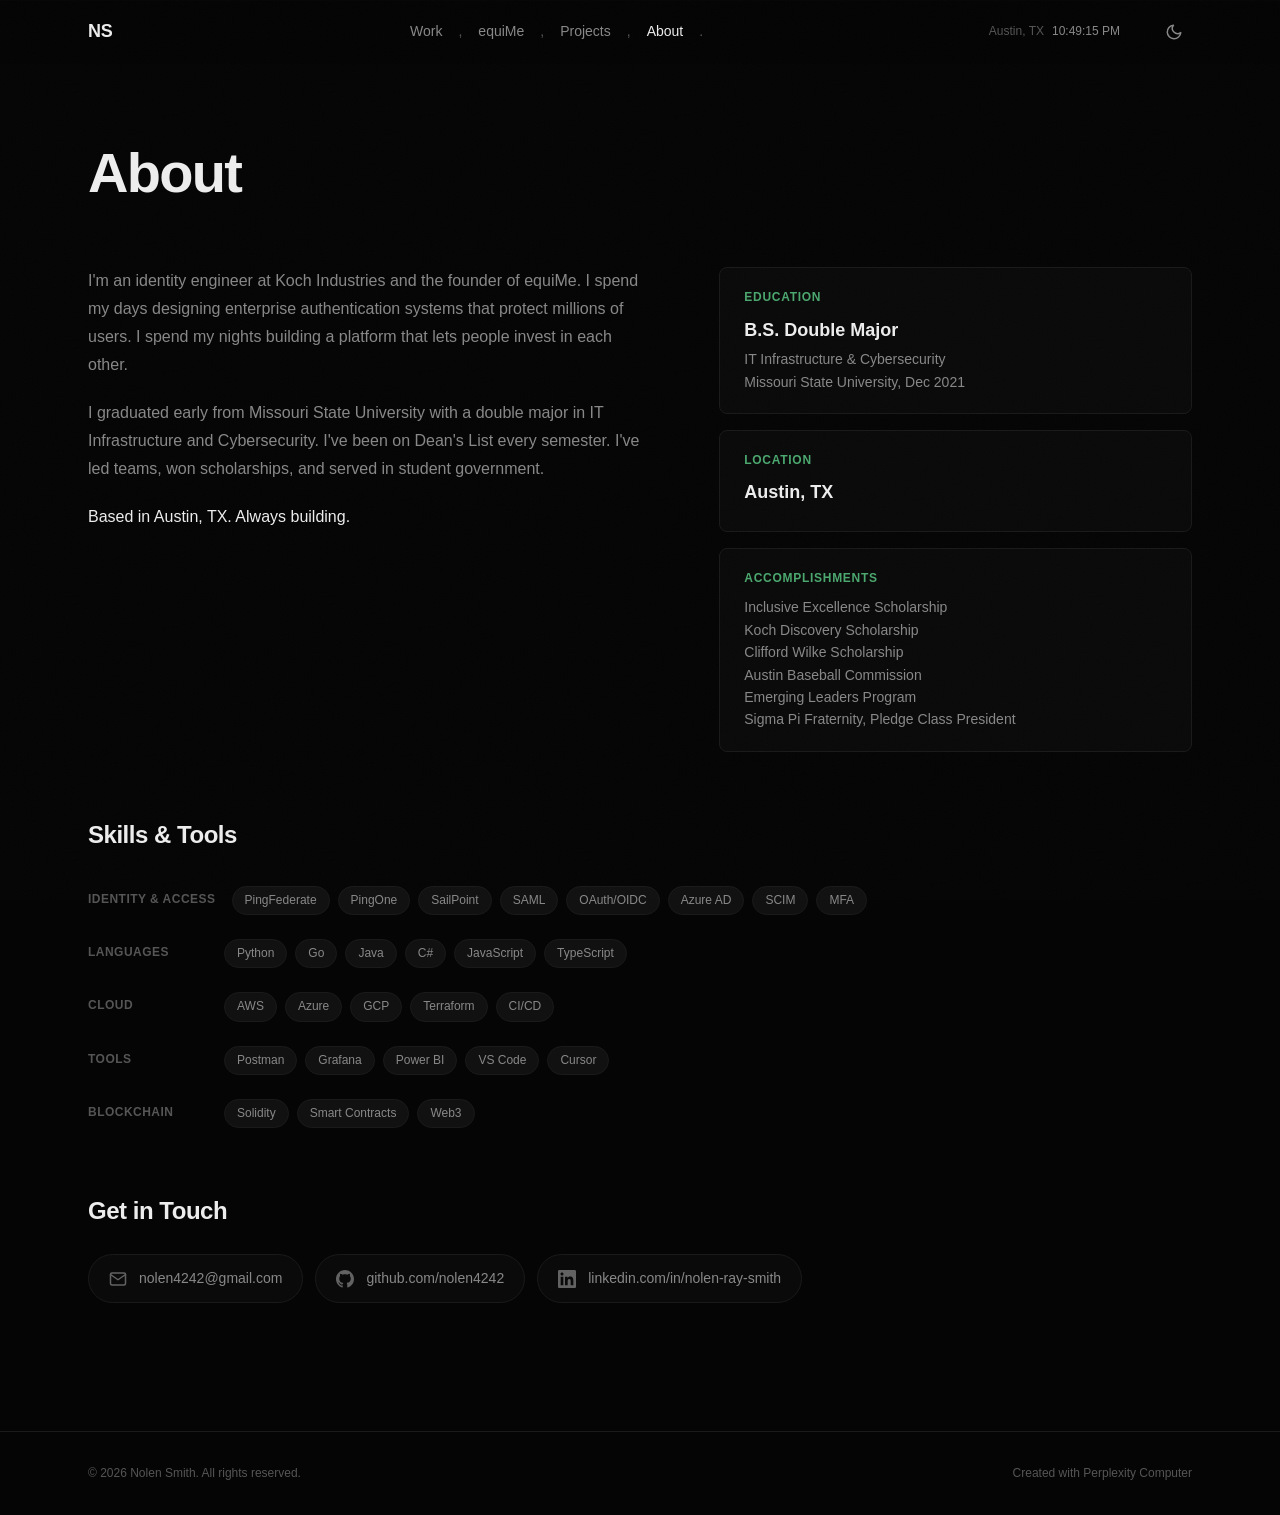
==== about.html @ 88ef14da "Split single-page into separate pages: index, work, equime, projects, about" ====
<!DOCTYPE html>
<html lang="en" data-theme="dark">
<head>
<!--
   ______                            __
  / ____/___  ____ ___  ____  __  __/ /____  _____
 / /   / __ \/ __ `__ \/ __ \/ / / / __/ _ \/ ___/
/ /___/ /_/ / / / / / / /_/ / /_/ / /_/  __/ /
\____/\____/_/ /_/ /_/ .___/\__,_/\__/\___/_/
                    /_/
        Created with Perplexity Computer
        https://www.perplexity.ai/computer
-->
<meta name="generator" content="Perplexity Computer">
<meta name="author" content="Perplexity Computer">
<meta property="og:see_also" content="https://www.perplexity.ai/computer">
<link rel="author" href="https://www.perplexity.ai/computer">

<meta charset="UTF-8">
<meta name="viewport" content="width=device-width, initial-scale=1.0">
<title>About | Nolen Smith</title>
<meta name="description" content="About Nolen Smith. Identity engineer, startup founder, and Missouri State University grad. Based in Austin, TX.">

<!-- Fonts -->
<link href="https://api.fontshare.com/v2/css?f[]=clash-display@400,500,600,700&f[]=satoshi@300,400,500,700&display=swap" rel="stylesheet">

<!-- Styles -->
<link rel="stylesheet" href="style.css">
</head>
<body>

<!-- NAVBAR -->
<nav class="navbar" id="navbar">
  <div class="nav-inner">
    <a href="index.html" class="nav-logo">NS</a>
    <div class="nav-links">
      <a href="work.html" class="nav-link">Work</a><span class="nav-comma">,</span>
      <a href="equime.html" class="nav-link">equiMe</a><span class="nav-comma">,</span>
      <a href="projects.html" class="nav-link">Projects</a><span class="nav-comma">,</span>
      <a href="about.html" class="nav-link active">About</a><span class="nav-period">.</span>
    </div>
    <div class="nav-right">
      <div class="nav-clock" id="navClock" title="Austin, TX local time">
        <span class="clock-label">Austin, TX</span>
        <span class="clock-time" id="clockTime">--:--:-- --</span>
      </div>
      <button class="theme-toggle" id="themeToggle" aria-label="Toggle light/dark mode">
        <svg class="theme-icon sun" viewBox="0 0 24 24" fill="none" stroke="currentColor" stroke-width="2" stroke-linecap="round" stroke-linejoin="round"><circle cx="12" cy="12" r="5"/><line x1="12" y1="1" x2="12" y2="3"/><line x1="12" y1="21" x2="12" y2="23"/><line x1="4.22" y1="4.22" x2="5.64" y2="5.64"/><line x1="18.36" y1="18.36" x2="19.78" y2="19.78"/><line x1="1" y1="12" x2="3" y2="12"/><line x1="21" y1="12" x2="23" y2="12"/><line x1="4.22" y1="19.78" x2="5.64" y2="18.36"/><line x1="18.36" y1="5.64" x2="19.78" y2="4.22"/></svg>
        <svg class="theme-icon moon" viewBox="0 0 24 24" fill="none" stroke="currentColor" stroke-width="2" stroke-linecap="round" stroke-linejoin="round"><path d="M21 12.79A9 9 0 1 1 11.21 3 7 7 0 0 0 21 12.79z"/></svg>
      </button>
      <button class="mobile-menu-btn" id="mobileMenuBtn" aria-label="Toggle menu">
        <span></span><span></span><span></span>
      </button>
    </div>
  </div>
  <div class="mobile-menu" id="mobileMenu">
    <a href="work.html" class="mobile-link">Work</a>
    <a href="equime.html" class="mobile-link">equiMe</a>
    <a href="projects.html" class="mobile-link">Projects</a>
    <a href="about.html" class="mobile-link">About</a>
  </div>
</nav>

<!-- ABOUT -->
<section class="section section-about section-page" id="about">
  <div class="container">
    <div class="section-header">
      <h2 class="section-title reveal">About</h2>
    </div>

    <div class="about-grid">
      <div class="about-bio reveal">
        <p>I'm an identity engineer at Koch Industries and the founder of equiMe. I spend my days designing enterprise authentication systems that protect millions of users. I spend my nights building a platform that lets people invest in each other.</p>
        <p>I graduated early from Missouri State University with a double major in IT Infrastructure and Cybersecurity. I've been on Dean's List every semester. I've led teams, won scholarships, and served in student government.</p>
        <p>Based in Austin, TX. Always building.</p>
      </div>

      <div class="about-info">
        <div class="info-card reveal">
          <div class="info-card-label">Education</div>
          <div class="info-card-value">B.S. Double Major</div>
          <div class="info-card-detail">IT Infrastructure & Cybersecurity</div>
          <div class="info-card-detail">Missouri State University, Dec 2021</div>
        </div>

        <div class="info-card reveal">
          <div class="info-card-label">Location</div>
          <div class="info-card-value">Austin, TX</div>
        </div>

        <div class="info-card reveal">
          <div class="info-card-label">Accomplishments</div>
          <div class="info-card-detail">Inclusive Excellence Scholarship</div>
          <div class="info-card-detail">Koch Discovery Scholarship</div>
          <div class="info-card-detail">Clifford Wilke Scholarship</div>
          <div class="info-card-detail">Austin Baseball Commission</div>
          <div class="info-card-detail">Emerging Leaders Program</div>
          <div class="info-card-detail">Sigma Pi Fraternity, Pledge Class President</div>
        </div>
      </div>
    </div>

    <!-- Skills -->
    <div class="skills-section reveal">
      <h3 class="skills-title">Skills & Tools</h3>
      <div class="skills-cloud">
        <div class="skill-group">
          <span class="skill-group-label">Identity & Access</span>
          <div class="skill-tags">
            <span class="skill-tag">PingFederate</span>
            <span class="skill-tag">PingOne</span>
            <span class="skill-tag">SailPoint</span>
            <span class="skill-tag">SAML</span>
            <span class="skill-tag">OAuth/OIDC</span>
            <span class="skill-tag">Azure AD</span>
            <span class="skill-tag">SCIM</span>
            <span class="skill-tag">MFA</span>
          </div>
        </div>
        <div class="skill-group">
          <span class="skill-group-label">Languages</span>
          <div class="skill-tags">
            <span class="skill-tag">Python</span>
            <span class="skill-tag">Go</span>
            <span class="skill-tag">Java</span>
            <span class="skill-tag">C#</span>
            <span class="skill-tag">JavaScript</span>
            <span class="skill-tag">TypeScript</span>
          </div>
        </div>
        <div class="skill-group">
          <span class="skill-group-label">Cloud</span>
          <div class="skill-tags">
            <span class="skill-tag">AWS</span>
            <span class="skill-tag">Azure</span>
            <span class="skill-tag">GCP</span>
            <span class="skill-tag">Terraform</span>
            <span class="skill-tag">CI/CD</span>
          </div>
        </div>
        <div class="skill-group">
          <span class="skill-group-label">Tools</span>
          <div class="skill-tags">
            <span class="skill-tag">Postman</span>
            <span class="skill-tag">Grafana</span>
            <span class="skill-tag">Power BI</span>
            <span class="skill-tag">VS Code</span>
            <span class="skill-tag">Cursor</span>
          </div>
        </div>
        <div class="skill-group">
          <span class="skill-group-label">Blockchain</span>
          <div class="skill-tags">
            <span class="skill-tag">Solidity</span>
            <span class="skill-tag">Smart Contracts</span>
            <span class="skill-tag">Web3</span>
          </div>
        </div>
      </div>
    </div>

    <!-- Contact -->
    <div class="contact-section reveal">
      <h3 class="contact-title">Get in Touch</h3>
      <div class="contact-links">
        <a href="mailto:nolen4242@gmail.com" class="contact-pill">
          <svg width="18" height="18" viewBox="0 0 24 24" fill="none" stroke="currentColor" stroke-width="2" stroke-linecap="round" stroke-linejoin="round"><path d="M4 4h16c1.1 0 2 .9 2 2v12c0 1.1-.9 2-2 2H4c-1.1 0-2-.9-2-2V6c0-1.1.9-2 2-2z"/><polyline points="22,6 12,13 2,6"/></svg>
          nolen4242@gmail.com
        </a>
        <a href="https://github.com/nolen4242" target="_blank" rel="noopener noreferrer" class="contact-pill">
          <svg width="18" height="18" viewBox="0 0 24 24" fill="currentColor"><path d="M12 0c-6.626 0-12 5.373-12 12 0 5.302 3.438 9.8 8.207 11.387.599.111.793-.261.793-.577v-2.234c-3.338.726-4.033-1.416-4.033-1.416-.546-1.387-1.333-1.756-1.333-1.756-1.089-.745.083-.729.083-.729 1.205.084 1.839 1.237 1.839 1.237 1.07 1.834 2.807 1.304 3.492.997.107-.775.418-1.305.762-1.604-2.665-.305-5.467-1.334-5.467-5.931 0-1.311.469-2.381 1.236-3.221-.124-.303-.535-1.524.117-3.176 0 0 1.008-.322 3.301 1.23.957-.266 1.983-.399 3.003-.404 1.02.005 2.047.138 3.006.404 2.291-1.552 3.297-1.23 3.297-1.23.653 1.653.242 2.874.118 3.176.77.84 1.235 1.911 1.235 3.221 0 4.609-2.807 5.624-5.479 5.921.43.372.823 1.102.823 2.222v3.293c0 .319.192.694.801.576 4.765-1.589 8.199-6.086 8.199-11.386 0-6.627-5.373-12-12-12z"/></svg>
          github.com/nolen4242
        </a>
        <a href="https://www.linkedin.com/in/nolen-ray-smith" target="_blank" rel="noopener noreferrer" class="contact-pill">
          <svg width="18" height="18" viewBox="0 0 24 24" fill="currentColor"><path d="M20.447 20.452h-3.554v-5.569c0-1.328-.027-3.037-1.852-3.037-1.853 0-2.136 1.445-2.136 2.939v5.667H9.351V9h3.414v1.561h.046c.477-.9 1.637-1.85 3.37-1.85 3.601 0 4.267 2.37 4.267 5.455v6.286zM5.337 7.433c-1.144 0-2.063-.926-2.063-2.065 0-1.138.92-2.063 2.063-2.063 1.14 0 2.064.925 2.064 2.063 0 1.139-.925 2.065-2.064 2.065zm1.782 13.019H3.555V9h3.564v11.452zM22.225 0H1.771C.792 0 0 .774 0 1.729v20.542C0 23.227.792 24 1.771 24h20.451C23.2 24 24 23.227 24 22.271V1.729C24 .774 23.2 0 22.222 0h.003z"/></svg>
          linkedin.com/in/nolen-ray-smith
        </a>
      </div>
    </div>
  </div>
</section>

<!-- FOOTER -->
<footer class="footer">
  <div class="container footer-inner">
    <p class="footer-copy">&copy; 2026 Nolen Smith. All rights reserved.</p>
    <a href="https://www.perplexity.ai/computer" target="_blank" rel="noopener noreferrer" class="footer-attribution">
      Created with Perplexity Computer
    </a>
  </div>
</footer>

<script src="app.js"></script>
</body>
</html>
---- style.css ----
/* ================================================
   NOLEN SMITH // PORTFOLIO
   Premium dark-luxury minimal design
   ================================================ */

/* ---- CSS Custom Properties ---- */
:root {
  /* Timing */
  --ease-out: cubic-bezier(0.16, 1, 0.3, 1);
  --ease-in: cubic-bezier(0.4, 0, 1, 1);
  --ease-in-out: cubic-bezier(0.4, 0, 0.2, 1);
  --transition-interactive: 180ms cubic-bezier(0.16, 1, 0.3, 1);

  /* Spacing */
  --space-1: 4px;
  --space-2: 8px;
  --space-3: 12px;
  --space-4: 16px;
  --space-5: 20px;
  --space-6: 24px;
  --space-8: 32px;
  --space-10: 40px;
  --space-12: 48px;
  --space-16: 64px;
  --space-20: 80px;
  --space-24: 96px;
  --space-32: 128px;

  /* Typography */
  --font-display: 'Clash Display', sans-serif;
  --font-body: 'Satoshi', sans-serif;

  --text-xs: 0.75rem;
  --text-sm: 0.875rem;
  --text-base: 1rem;
  --text-lg: 1.125rem;
  --text-xl: 1.5rem;
  --text-2xl: 2rem;
  --text-3xl: 3rem;
  --text-4xl: 4rem;
  --text-hero: clamp(3.5rem, 10vw, 9rem);

  /* Layout */
  --container-max: 1200px;
  --container-padding: clamp(20px, 5vw, 48px);
  --nav-height: 64px;
  --border-radius: 12px;
  --border-radius-sm: 8px;
  --border-radius-xs: 6px;
}

/* ---- DARK THEME (default) ---- */
[data-theme="dark"] {
  --color-bg: #050505;
  --color-surface: #0a0a0a;
  --color-surface-2: #111111;
  --color-border: #1a1a1a;
  --color-border-hover: #2a2a2a;
  --color-text: #ededed;
  --color-text-muted: #888888;
  --color-text-faint: #555555;
  --color-primary: #4BA86F;
  --color-primary-hover: #5bc47f;
  --color-primary-dim: rgba(75, 168, 111, 0.1);
  --color-secondary: #3b82f6;
  --color-nav-bg: rgba(5, 5, 5, 0.85);
  --color-card-glow: rgba(75, 168, 111, 0.06);
  --color-hero-gradient: radial-gradient(ellipse 80% 60% at 50% 0%, rgba(75, 168, 111, 0.06) 0%, transparent 60%);
}

/* ---- LIGHT THEME ---- */
[data-theme="light"] {
  --color-bg: #fafafa;
  --color-surface: #ffffff;
  --color-surface-2: #f5f5f5;
  --color-border: #e5e5e5;
  --color-border-hover: #d0d0d0;
  --color-text: #0a0a0a;
  --color-text-muted: #666666;
  --color-text-faint: #999999;
  --color-primary: #3d8f5c;
  --color-primary-hover: #4BA86F;
  --color-primary-dim: rgba(61, 143, 92, 0.08);
  --color-secondary: #2563eb;
  --color-nav-bg: rgba(250, 250, 250, 0.85);
  --color-card-glow: rgba(61, 143, 92, 0.04);
  --color-hero-gradient: radial-gradient(ellipse 80% 60% at 50% 0%, rgba(61, 143, 92, 0.04) 0%, transparent 60%);
}

/* ---- RESET ---- */
*, *::before, *::after {
  margin: 0;
  padding: 0;
  box-sizing: border-box;
}

html {
  scroll-behavior: smooth;
  -webkit-font-smoothing: antialiased;
  -moz-osx-font-smoothing: grayscale;
  scroll-padding-top: var(--nav-height);
}

body {
  font-family: var(--font-body);
  font-size: var(--text-base);
  font-weight: 400;
  line-height: 1.6;
  color: var(--color-text);
  background-color: var(--color-bg);
  overflow-x: hidden;
  transition: background-color 0.4s var(--ease-in-out), color 0.4s var(--ease-in-out);
}

a {
  color: inherit;
  text-decoration: none;
}

ul, ol {
  list-style: none;
}

img {
  max-width: 100%;
  display: block;
}

button {
  font-family: inherit;
  cursor: pointer;
  border: none;
  background: none;
  color: inherit;
}

::selection {
  background: var(--color-primary);
  color: #fff;
}

/* ---- CONTAINER ---- */
.container {
  max-width: var(--container-max);
  margin: 0 auto;
  padding-left: var(--container-padding);
  padding-right: var(--container-padding);
}

/* ---- SECTION ---- */
.section {
  padding: clamp(80px, 10vw, 160px) 0;
  position: relative;
}

/* Page-level sections need top padding to clear fixed nav */
.section-page {
  padding-top: calc(var(--nav-height) + clamp(48px, 6vw, 96px));
  min-height: calc(100vh - 80px);
}

.section-header {
  margin-bottom: var(--space-16);
}

.section-title {
  font-family: var(--font-display);
  font-size: clamp(2rem, 5vw, 3.5rem);
  font-weight: 600;
  letter-spacing: -0.03em;
  line-height: 1.1;
  color: var(--color-text);
}

.section-subtitle {
  font-size: var(--text-base);
  color: var(--color-text-muted);
  margin-top: var(--space-4);
  max-width: 500px;
}

/* ================================================
   NAVBAR
   ================================================ */
.navbar {
  position: fixed;
  top: 0;
  left: 0;
  right: 0;
  z-index: 100;
  height: var(--nav-height);
  background: var(--color-nav-bg);
  backdrop-filter: blur(20px);
  -webkit-backdrop-filter: blur(20px);
  border-bottom: 1px solid transparent;
  transition: border-color 0.3s var(--ease-out),
              transform 0.3s var(--ease-out),
              background 0.4s var(--ease-in-out);
}

.navbar.scrolled {
  border-bottom-color: var(--color-border);
}

.nav-inner {
  max-width: var(--container-max);
  margin: 0 auto;
  padding: 0 var(--container-padding);
  height: 100%;
  display: flex;
  align-items: center;
  justify-content: space-between;
}

.nav-logo {
  font-family: var(--font-display);
  font-size: var(--text-lg);
  font-weight: 700;
  letter-spacing: -0.02em;
  color: var(--color-text);
  transition: color var(--transition-interactive);
}

.nav-logo:hover {
  color: var(--color-primary);
}

.nav-links {
  display: flex;
  align-items: center;
  gap: var(--space-1);
}

.nav-link {
  font-size: var(--text-sm);
  font-weight: 500;
  color: var(--color-text-muted);
  padding: var(--space-2) var(--space-3);
  border-radius: var(--border-radius-xs);
  transition: color var(--transition-interactive),
              background var(--transition-interactive);
}

.nav-link:hover,
.nav-link.active {
  color: var(--color-text);
}

.nav-link:hover {
  background: var(--color-surface-2);
}

.nav-comma, .nav-period {
  font-size: var(--text-sm);
  color: var(--color-text-faint);
  user-select: none;
}

.nav-right {
  display: flex;
  align-items: center;
  gap: var(--space-4);
}

.nav-clock {
  display: flex;
  align-items: center;
  gap: var(--space-2);
  font-size: var(--text-xs);
  color: var(--color-text-muted);
  font-variant-numeric: tabular-nums;
}

.clock-label {
  color: var(--color-text-faint);
}

.clock-time {
  color: var(--color-text-muted);
  font-weight: 500;
  min-width: 88px;
}

/* Theme toggle */
.theme-toggle {
  width: 36px;
  height: 36px;
  display: flex;
  align-items: center;
  justify-content: center;
  border-radius: var(--border-radius-xs);
  transition: background var(--transition-interactive),
              color var(--transition-interactive);
  color: var(--color-text-muted);
}

.theme-toggle:hover {
  background: var(--color-surface-2);
  color: var(--color-text);
}

.theme-icon {
  width: 18px;
  height: 18px;
}

[data-theme="dark"] .theme-icon.sun { display: none; }
[data-theme="dark"] .theme-icon.moon { display: block; }
[data-theme="light"] .theme-icon.sun { display: block; }
[data-theme="light"] .theme-icon.moon { display: none; }

/* Mobile menu button */
.mobile-menu-btn {
  display: none;
  flex-direction: column;
  justify-content: center;
  align-items: center;
  width: 36px;
  height: 36px;
  gap: 5px;
  border-radius: var(--border-radius-xs);
  transition: background var(--transition-interactive);
}

.mobile-menu-btn span {
  display: block;
  width: 18px;
  height: 2px;
  background: var(--color-text-muted);
  border-radius: 2px;
  transition: transform 0.3s var(--ease-out),
              opacity 0.3s var(--ease-out),
              background 0.3s var(--ease-out);
}

.mobile-menu-btn.active span:nth-child(1) {
  transform: translateY(7px) rotate(45deg);
}
.mobile-menu-btn.active span:nth-child(2) {
  opacity: 0;
}
.mobile-menu-btn.active span:nth-child(3) {
  transform: translateY(-7px) rotate(-45deg);
}

.mobile-menu {
  display: none;
  position: absolute;
  top: var(--nav-height);
  left: 0;
  right: 0;
  background: var(--color-bg);
  border-bottom: 1px solid var(--color-border);
  padding: var(--space-6) var(--container-padding);
  flex-direction: column;
  gap: var(--space-2);
  z-index: 99;
}

.mobile-menu.open {
  display: flex;
}

.mobile-link {
  font-size: var(--text-base);
  font-weight: 500;
  color: var(--color-text-muted);
  padding: var(--space-3) var(--space-4);
  border-radius: var(--border-radius-xs);
  transition: color var(--transition-interactive),
              background var(--transition-interactive);
}

.mobile-link:hover {
  color: var(--color-text);
  background: var(--color-surface-2);
}

@media (max-width: 768px) {
  .nav-links { display: none; }
  .nav-clock { display: none; }
  .mobile-menu-btn { display: flex; }
}

/* ================================================
   HERO
   ================================================ */
.hero {
  min-height: 100vh;
  display: flex;
  flex-direction: column;
  justify-content: center;
  align-items: center;
  position: relative;
  padding: var(--nav-height) var(--container-padding) var(--space-16);
  background: var(--color-hero-gradient);
}

.hero-inner {
  max-width: var(--container-max);
  width: 100%;
  margin: 0 auto;
  display: flex;
  flex-direction: column;
  align-items: flex-start;
  position: relative;
}

.hero-content {
  width: 100%;
}

.hero-name {
  font-family: var(--font-display);
  font-size: var(--text-hero);
  font-weight: 700;
  letter-spacing: -0.04em;
  line-height: 0.92;
  color: var(--color-text);
  margin-bottom: var(--space-8);
  display: flex;
  flex-direction: column;
  gap: 0.05em;
}

.hero-name-line {
  display: flex;
  overflow: hidden;
}

.letter {
  display: inline-block;
  opacity: 0;
  transform: translateY(100%);
  animation: letterReveal 0.7s var(--ease-out) forwards;
  animation-delay: calc(0.06s * var(--i) + 0.1s);
}

@keyframes letterReveal {
  to {
    opacity: 1;
    transform: translateY(0);
  }
}

.hero-subtitle {
  font-family: var(--font-display);
  font-size: clamp(1.25rem, 3vw, 1.75rem);
  font-weight: 500;
  color: var(--color-text-muted);
  letter-spacing: -0.01em;
  margin-bottom: var(--space-4);
}

.hero-tagline {
  font-size: var(--text-base);
  color: var(--color-text-faint);
  max-width: 520px;
  line-height: 1.6;
}

/* Hero badge */
.hero-badge {
  display: inline-flex;
  align-items: center;
  gap: var(--space-3);
  margin-top: var(--space-10);
  padding: var(--space-3) var(--space-5);
  background: var(--color-surface);
  border: 1px solid var(--color-border);
  border-radius: 100px;
  font-size: var(--text-sm);
  color: var(--color-text-muted);
  transition: border-color var(--transition-interactive),
              background var(--transition-interactive),
              transform var(--transition-interactive);
}

.hero-badge:hover {
  border-color: var(--color-primary);
  background: var(--color-primary-dim);
  transform: translateY(-2px);
}

.hero-badge strong {
  color: var(--color-primary);
  font-weight: 600;
}

.badge-pulse {
  width: 8px;
  height: 8px;
  background: var(--color-primary);
  border-radius: 50%;
  position: relative;
  flex-shrink: 0;
}

.badge-pulse::after {
  content: '';
  position: absolute;
  inset: -3px;
  border-radius: 50%;
  background: var(--color-primary);
  opacity: 0;
  animation: pulse 2s var(--ease-out) infinite;
}

@keyframes pulse {
  0% { transform: scale(1); opacity: 0.6; }
  100% { transform: scale(2.5); opacity: 0; }
}

/* Scroll indicator */
.hero-scroll-indicator {
  position: absolute;
  bottom: var(--space-10);
  left: 50%;
  transform: translateX(-50%);
}

.scroll-line {
  width: 1px;
  height: 48px;
  background: linear-gradient(to bottom, var(--color-text-faint), transparent);
  position: relative;
  overflow: hidden;
}

.scroll-line::after {
  content: '';
  position: absolute;
  top: 0;
  left: 0;
  width: 100%;
  height: 16px;
  background: var(--color-primary);
  animation: scrollDown 1.5s var(--ease-in-out) infinite;
}

@keyframes scrollDown {
  0% { top: -16px; }
  100% { top: 48px; }
}

/* ---- Entrance animation helper ---- */
.anim-fade {
  opacity: 0;
  transform: translateY(12px);
  animation: fadeUp 0.6s var(--ease-out) forwards;
  animation-delay: var(--delay, 0s);
}

@keyframes fadeUp {
  to {
    opacity: 1;
    transform: translateY(0);
  }
}

/* ================================================
   SCROLL REVEAL
   ================================================ */
.reveal {
  opacity: 0;
  transform: translateY(24px);
  transition: opacity 0.7s var(--ease-out), transform 0.7s var(--ease-out);
}

.reveal.visible {
  opacity: 1;
  transform: translateY(0);
}

/* ================================================
   FEATURED WORK
   ================================================ */
.work-timeline {
  display: flex;
  flex-direction: column;
  gap: var(--space-6);
}

.work-card {
  background: var(--color-surface);
  border: 1px solid var(--color-border);
  border-radius: var(--border-radius);
  padding: var(--space-8);
  transition: border-color 0.3s var(--ease-out),
              box-shadow 0.3s var(--ease-out),
              transform 0.3s var(--ease-out);
}

.work-card:hover {
  border-color: var(--color-border-hover);
  box-shadow: 0 0 40px var(--color-card-glow);
  transform: translateY(-2px);
}

.work-card-header {
  margin-bottom: var(--space-5);
}

.work-meta {
  display: flex;
  align-items: center;
  justify-content: space-between;
  gap: var(--space-4);
  margin-bottom: var(--space-3);
  flex-wrap: wrap;
}

.work-company {
  font-size: var(--text-sm);
  font-weight: 500;
  color: var(--color-primary);
  letter-spacing: 0.02em;
}

.work-date {
  font-size: var(--text-xs);
  color: var(--color-text-faint);
  background: var(--color-surface-2);
  padding: var(--space-1) var(--space-3);
  border-radius: 100px;
  font-weight: 500;
  white-space: nowrap;
}

.work-title {
  font-family: var(--font-display);
  font-size: clamp(1.25rem, 3vw, 1.75rem);
  font-weight: 600;
  letter-spacing: -0.02em;
  color: var(--color-text);
}

.work-card-body {
  padding-top: var(--space-4);
  border-top: 1px solid var(--color-border);
}

.work-bullets {
  margin-bottom: var(--space-5);
}

.work-bullets li {
  font-size: var(--text-sm);
  color: var(--color-text-muted);
  line-height: 1.65;
  padding-left: var(--space-5);
  position: relative;
  margin-bottom: var(--space-3);
}

.work-bullets li::before {
  content: '';
  position: absolute;
  left: 0;
  top: 9px;
  width: 6px;
  height: 6px;
  background: var(--color-primary);
  border-radius: 50%;
  opacity: 0.6;
}

/* Tech tags */
.tech-tags {
  display: flex;
  flex-wrap: wrap;
  gap: var(--space-2);
}

.tag {
  font-size: var(--text-xs);
  font-weight: 500;
  color: var(--color-text-muted);
  background: var(--color-surface-2);
  border: 1px solid var(--color-border);
  padding: var(--space-1) var(--space-3);
  border-radius: 100px;
  white-space: nowrap;
  transition: border-color var(--transition-interactive),
              color var(--transition-interactive);
}

.work-cta {
  margin-top: var(--space-12);
  text-align: center;
}

/* Buttons */
.btn {
  display: inline-flex;
  align-items: center;
  gap: var(--space-2);
  font-family: var(--font-body);
  font-size: var(--text-sm);
  font-weight: 600;
  padding: var(--space-3) var(--space-6);
  border-radius: 100px;
  transition: background var(--transition-interactive),
              color var(--transition-interactive),
              border-color var(--transition-interactive),
              transform var(--transition-interactive),
              box-shadow var(--transition-interactive);
}

.btn:active {
  transform: translateY(0) scale(0.98);
}

.btn-outline {
  color: var(--color-text);
  border: 1px solid var(--color-border);
  background: transparent;
}

.btn-outline:hover {
  border-color: var(--color-text-muted);
  background: var(--color-surface-2);
  transform: translateY(-1px);
}

.btn-equime {
  color: #fff;
  background: var(--color-primary);
  border: 1px solid var(--color-primary);
}

.btn-equime:hover {
  background: var(--color-primary-hover);
  border-color: var(--color-primary-hover);
  transform: translateY(-1px);
  box-shadow: 0 8px 30px rgba(75, 168, 111, 0.3);
}

/* ================================================
   equiMe SECTION
   ================================================ */
.section-equime {
  background: var(--color-surface);
  border-top: 1px solid var(--color-border);
  border-bottom: 1px solid var(--color-border);
  position: relative;
  overflow: hidden;
}

.section-equime::before {
  content: '';
  position: absolute;
  top: 0;
  left: 0;
  right: 0;
  height: 1px;
  background: linear-gradient(90deg, transparent, var(--color-primary), transparent);
  opacity: 0.4;
}

.equime-header {
  text-align: center;
  margin-bottom: var(--space-16);
}

.equime-label {
  display: inline-block;
  font-size: var(--text-xs);
  font-weight: 500;
  color: var(--color-primary);
  letter-spacing: 0.08em;
  text-transform: uppercase;
  margin-bottom: var(--space-5);
}

.equime-title {
  font-family: var(--font-display);
  font-size: clamp(3rem, 8vw, 6rem);
  font-weight: 700;
  letter-spacing: -0.04em;
  color: var(--color-primary);
  line-height: 1;
  margin-bottom: var(--space-3);
}

.equime-motto {
  font-family: var(--font-display);
  font-size: clamp(1.25rem, 3vw, 1.75rem);
  font-weight: 500;
  color: var(--color-text-muted);
  letter-spacing: -0.01em;
}

.equime-grid {
  display: grid;
  grid-template-columns: 1fr 1fr;
  gap: var(--space-12);
  margin-bottom: var(--space-12);
}

.equime-text {
  font-size: var(--text-base);
  color: var(--color-text-muted);
  line-height: 1.7;
  margin-bottom: var(--space-5);
}

.equime-market {
  font-size: var(--text-sm);
  font-weight: 600;
  color: var(--color-primary);
  margin-bottom: var(--space-6);
}

.tag-equime {
  border-color: rgba(75, 168, 111, 0.2);
  color: var(--color-primary);
  background: var(--color-primary-dim);
}

.equime-highlights {
  display: flex;
  flex-direction: column;
  gap: var(--space-4);
}

.highlight-card {
  display: flex;
  align-items: flex-start;
  gap: var(--space-4);
  padding: var(--space-5);
  background: var(--color-surface-2);
  border: 1px solid var(--color-border);
  border-radius: var(--border-radius-sm);
  transition: border-color var(--transition-interactive);
}

.highlight-card:hover {
  border-color: rgba(75, 168, 111, 0.3);
}

.highlight-icon {
  flex-shrink: 0;
  width: 36px;
  height: 36px;
  display: flex;
  align-items: center;
  justify-content: center;
  background: var(--color-primary-dim);
  border-radius: var(--border-radius-xs);
  color: var(--color-primary);
}

.highlight-card p {
  font-size: var(--text-sm);
  color: var(--color-text-muted);
  line-height: 1.55;
}

.equime-cta {
  text-align: center;
}

@media (max-width: 768px) {
  .equime-grid {
    grid-template-columns: 1fr;
    gap: var(--space-8);
  }
}

/* ================================================
   OTHER PROJECTS
   ================================================ */
.projects-grid {
  display: grid;
  grid-template-columns: 1fr 1fr;
  gap: var(--space-6);
}

.project-card {
  background: var(--color-surface);
  border: 1px solid var(--color-border);
  border-radius: var(--border-radius);
  overflow: hidden;
  transition: border-color 0.3s var(--ease-out),
              box-shadow 0.3s var(--ease-out),
              transform 0.3s var(--ease-out);
}

.project-card:hover {
  border-color: var(--color-border-hover);
  box-shadow: 0 0 40px var(--color-card-glow);
  transform: translateY(-3px) scale(1.01);
}

a.project-card {
  cursor: pointer;
}

.project-card-inner {
  padding: var(--space-8);
  display: flex;
  flex-direction: column;
  height: 100%;
}

.project-icon {
  width: 44px;
  height: 44px;
  display: flex;
  align-items: center;
  justify-content: center;
  background: var(--color-surface-2);
  border: 1px solid var(--color-border);
  border-radius: var(--border-radius-sm);
  color: var(--color-text-muted);
  margin-bottom: var(--space-5);
}

.project-name {
  font-family: var(--font-display);
  font-size: var(--text-lg);
  font-weight: 600;
  letter-spacing: -0.02em;
  color: var(--color-text);
  margin-bottom: var(--space-3);
}

.project-desc {
  font-size: var(--text-sm);
  color: var(--color-text-muted);
  line-height: 1.6;
  margin-bottom: var(--space-5);
  flex: 1;
}

.project-link-indicator {
  display: inline-flex;
  align-items: center;
  gap: var(--space-2);
  font-size: var(--text-xs);
  font-weight: 500;
  color: var(--color-primary);
  margin-top: var(--space-4);
  transition: gap var(--transition-interactive);
}

.project-card:hover .project-link-indicator {
  gap: var(--space-3);
}

@media (max-width: 640px) {
  .projects-grid {
    grid-template-columns: 1fr;
  }
}

/* ================================================
   ABOUT
   ================================================ */
.section-about {
  border-top: 1px solid var(--color-border);
}

.about-grid {
  display: grid;
  grid-template-columns: 1.2fr 1fr;
  gap: var(--space-16);
  margin-bottom: var(--space-16);
}

.about-bio p {
  font-size: var(--text-base);
  color: var(--color-text-muted);
  line-height: 1.75;
  margin-bottom: var(--space-5);
}

.about-bio p:last-child {
  color: var(--color-text);
  font-weight: 500;
}

.about-info {
  display: flex;
  flex-direction: column;
  gap: var(--space-4);
}

.info-card {
  background: var(--color-surface);
  border: 1px solid var(--color-border);
  border-radius: var(--border-radius-sm);
  padding: var(--space-5) var(--space-6);
  transition: border-color var(--transition-interactive);
}

.info-card:hover {
  border-color: var(--color-border-hover);
}

.info-card-label {
  font-size: var(--text-xs);
  font-weight: 600;
  color: var(--color-primary);
  letter-spacing: 0.06em;
  text-transform: uppercase;
  margin-bottom: var(--space-2);
}

.info-card-value {
  font-family: var(--font-display);
  font-size: var(--text-lg);
  font-weight: 600;
  color: var(--color-text);
  margin-bottom: var(--space-1);
}

.info-card-detail {
  font-size: var(--text-sm);
  color: var(--color-text-muted);
  line-height: 1.6;
}

@media (max-width: 768px) {
  .about-grid {
    grid-template-columns: 1fr;
    gap: var(--space-10);
  }
}

/* ================================================
   SKILLS
   ================================================ */
.skills-section {
  margin-bottom: var(--space-16);
}

.skills-title {
  font-family: var(--font-display);
  font-size: var(--text-xl);
  font-weight: 600;
  letter-spacing: -0.02em;
  margin-bottom: var(--space-8);
  color: var(--color-text);
}

.skills-cloud {
  display: flex;
  flex-direction: column;
  gap: var(--space-6);
}

.skill-group {
  display: flex;
  align-items: flex-start;
  gap: var(--space-4);
  flex-wrap: wrap;
}

.skill-group-label {
  font-size: var(--text-xs);
  font-weight: 600;
  color: var(--color-text-faint);
  letter-spacing: 0.04em;
  text-transform: uppercase;
  min-width: 120px;
  padding-top: var(--space-1);
  flex-shrink: 0;
}

.skill-tags {
  display: flex;
  flex-wrap: wrap;
  gap: var(--space-2);
}

.skill-tag {
  font-size: var(--text-xs);
  font-weight: 500;
  color: var(--color-text-muted);
  background: var(--color-surface-2);
  border: 1px solid var(--color-border);
  padding: var(--space-1) var(--space-3);
  border-radius: 100px;
  transition: border-color var(--transition-interactive),
              color var(--transition-interactive),
              background var(--transition-interactive);
}

.skill-tag:hover {
  border-color: var(--color-border-hover);
  color: var(--color-text);
}

/* ================================================
   CONTACT
   ================================================ */
.contact-title {
  font-family: var(--font-display);
  font-size: var(--text-xl);
  font-weight: 600;
  letter-spacing: -0.02em;
  margin-bottom: var(--space-6);
  color: var(--color-text);
}

.contact-links {
  display: flex;
  flex-wrap: wrap;
  gap: var(--space-3);
}

.contact-pill {
  display: inline-flex;
  align-items: center;
  gap: var(--space-3);
  padding: var(--space-3) var(--space-5);
  background: var(--color-surface);
  border: 1px solid var(--color-border);
  border-radius: 100px;
  font-size: var(--text-sm);
  font-weight: 500;
  color: var(--color-text-muted);
  transition: border-color var(--transition-interactive),
              color var(--transition-interactive),
              background var(--transition-interactive),
              transform var(--transition-interactive);
}

.contact-pill:hover {
  color: var(--color-text);
  border-color: var(--color-border-hover);
  background: var(--color-surface-2);
  transform: translateY(-2px);
}

.contact-pill svg {
  flex-shrink: 0;
  opacity: 0.7;
}

@media (max-width: 640px) {
  .contact-links {
    flex-direction: column;
  }
  .contact-pill {
    width: 100%;
    justify-content: center;
  }
}

/* ================================================
   FOOTER
   ================================================ */
.footer {
  padding: var(--space-8) 0;
  border-top: 1px solid var(--color-border);
}

.footer-inner {
  display: flex;
  align-items: center;
  justify-content: space-between;
  flex-wrap: wrap;
  gap: var(--space-4);
}

.footer-copy {
  font-size: var(--text-xs);
  color: var(--color-text-faint);
}

.footer-attribution {
  font-size: var(--text-xs);
  color: var(--color-text-faint);
  transition: color var(--transition-interactive);
}

.footer-attribution:hover {
  color: var(--color-text-muted);
}

@media (max-width: 640px) {
  .footer-inner {
    flex-direction: column;
    text-align: center;
  }
}

/* ================================================
   REDUCED MOTION
   ================================================ */
@media (prefers-reduced-motion: reduce) {
  *, *::before, *::after {
    animation-duration: 0.01ms !important;
    animation-iteration-count: 1 !important;
    transition-duration: 0.01ms !important;
  }

  html {
    scroll-behavior: auto;
  }

  .reveal {
    opacity: 1;
    transform: none;
  }

  .letter {
    opacity: 1;
    transform: none;
  }

  .anim-fade {
    opacity: 1;
    transform: none;
  }
}

/* ================================================
   SUBTLE GRAIN OVERLAY
   ================================================ */
body::after {
  content: '';
  position: fixed;
  inset: 0;
  z-index: 9999;
  pointer-events: none;
  opacity: 0.02;
  background-image: url("data:image/svg+xml,%3Csvg viewBox='0 0 256 256' xmlns='http://www.w3.org/2000/svg'%3E%3Cfilter id='noise'%3E%3CfeTurbulence type='fractalNoise' baseFrequency='0.9' numOctaves='4' stitchTiles='stitch'/%3E%3C/filter%3E%3Crect width='100%25' height='100%25' filter='url(%23noise)'/%3E%3C/svg%3E");
  background-repeat: repeat;
  background-size: 256px 256px;
}

[data-theme="light"] body::after {
  opacity: 0.03;
}
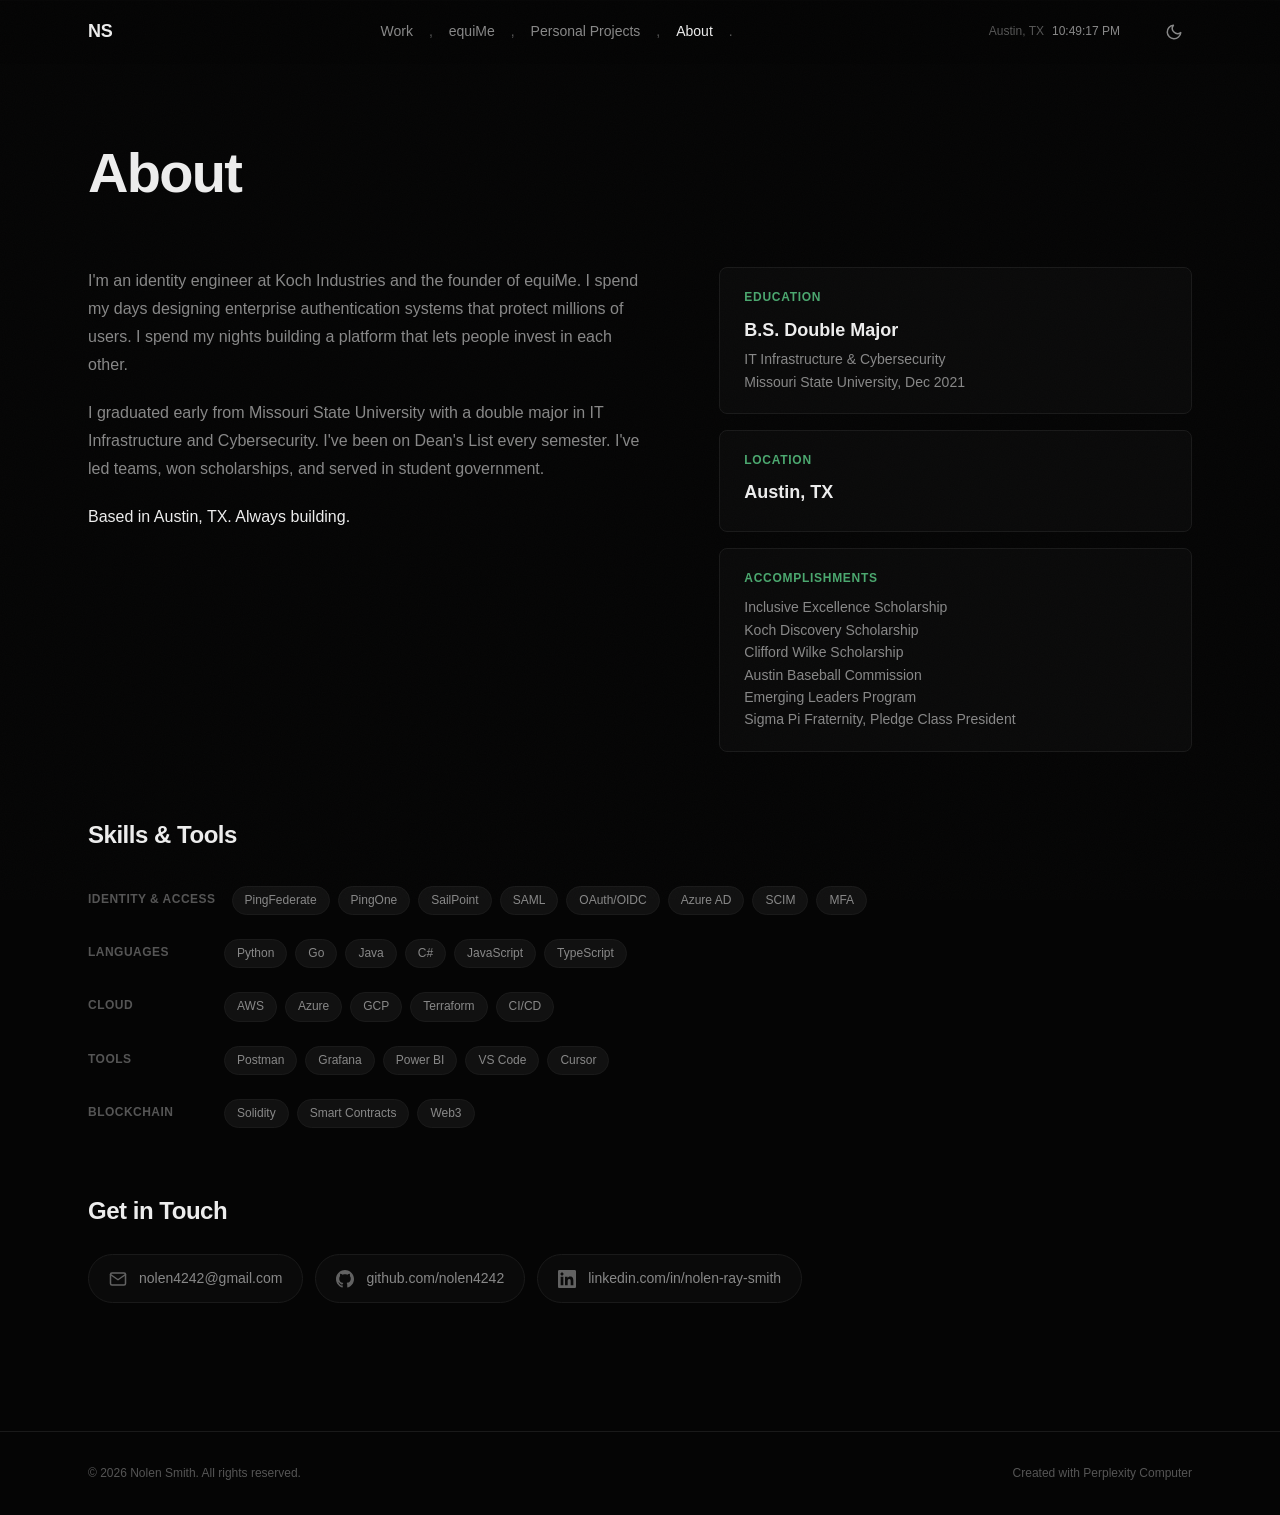
==== commit 25305b68: "Rename Projects tab to Personal Projects across all pages" ====
--- a/about.html
+++ b/about.html
@@ -36,7 +36,7 @@
     <div class="nav-links">
       <a href="work.html" class="nav-link">Work</a><span class="nav-comma">,</span>
       <a href="equime.html" class="nav-link">equiMe</a><span class="nav-comma">,</span>
-      <a href="projects.html" class="nav-link">Projects</a><span class="nav-comma">,</span>
+      <a href="projects.html" class="nav-link">Personal Projects</a><span class="nav-comma">,</span>
       <a href="about.html" class="nav-link active">About</a><span class="nav-period">.</span>
     </div>
     <div class="nav-right">
@@ -56,7 +56,7 @@
   <div class="mobile-menu" id="mobileMenu">
     <a href="work.html" class="mobile-link">Work</a>
     <a href="equime.html" class="mobile-link">equiMe</a>
-    <a href="projects.html" class="mobile-link">Projects</a>
+    <a href="projects.html" class="mobile-link">Personal Projects</a>
     <a href="about.html" class="mobile-link">About</a>
   </div>
 </nav>
--- a/style.css
+++ b/style.css
@@ -690,6 +690,28 @@
   text-align: center;
 }
 
+.work-inline-link {
+  color: var(--color-primary);
+  text-decoration: underline;
+  text-underline-offset: 3px;
+  text-decoration-color: rgba(75, 168, 111, 0.4);
+  transition: text-decoration-color var(--transition-interactive);
+}
+
+.work-inline-link:hover {
+  text-decoration-color: var(--color-primary);
+}
+
+.work-projects-role {
+  font-family: var(--font-display);
+  font-size: var(--text-xl);
+  font-weight: 600;
+  letter-spacing: -0.02em;
+  color: var(--color-text-muted);
+  margin-bottom: var(--space-8);
+  margin-top: var(--space-12);
+}
+
 /* Buttons */
 .btn {
   display: inline-flex;
@@ -857,8 +879,25 @@
   line-height: 1.55;
 }
 
+.equime-inline-link {
+  color: var(--color-primary);
+  font-weight: 500;
+  text-decoration: underline;
+  text-underline-offset: 3px;
+  text-decoration-color: rgba(75, 168, 111, 0.4);
+  transition: text-decoration-color var(--transition-interactive);
+}
+
+.equime-inline-link:hover {
+  text-decoration-color: var(--color-primary);
+}
+
 .equime-cta {
   text-align: center;
+  display: flex;
+  justify-content: center;
+  flex-wrap: wrap;
+  gap: var(--space-3);
 }
 
 @media (max-width: 768px) {
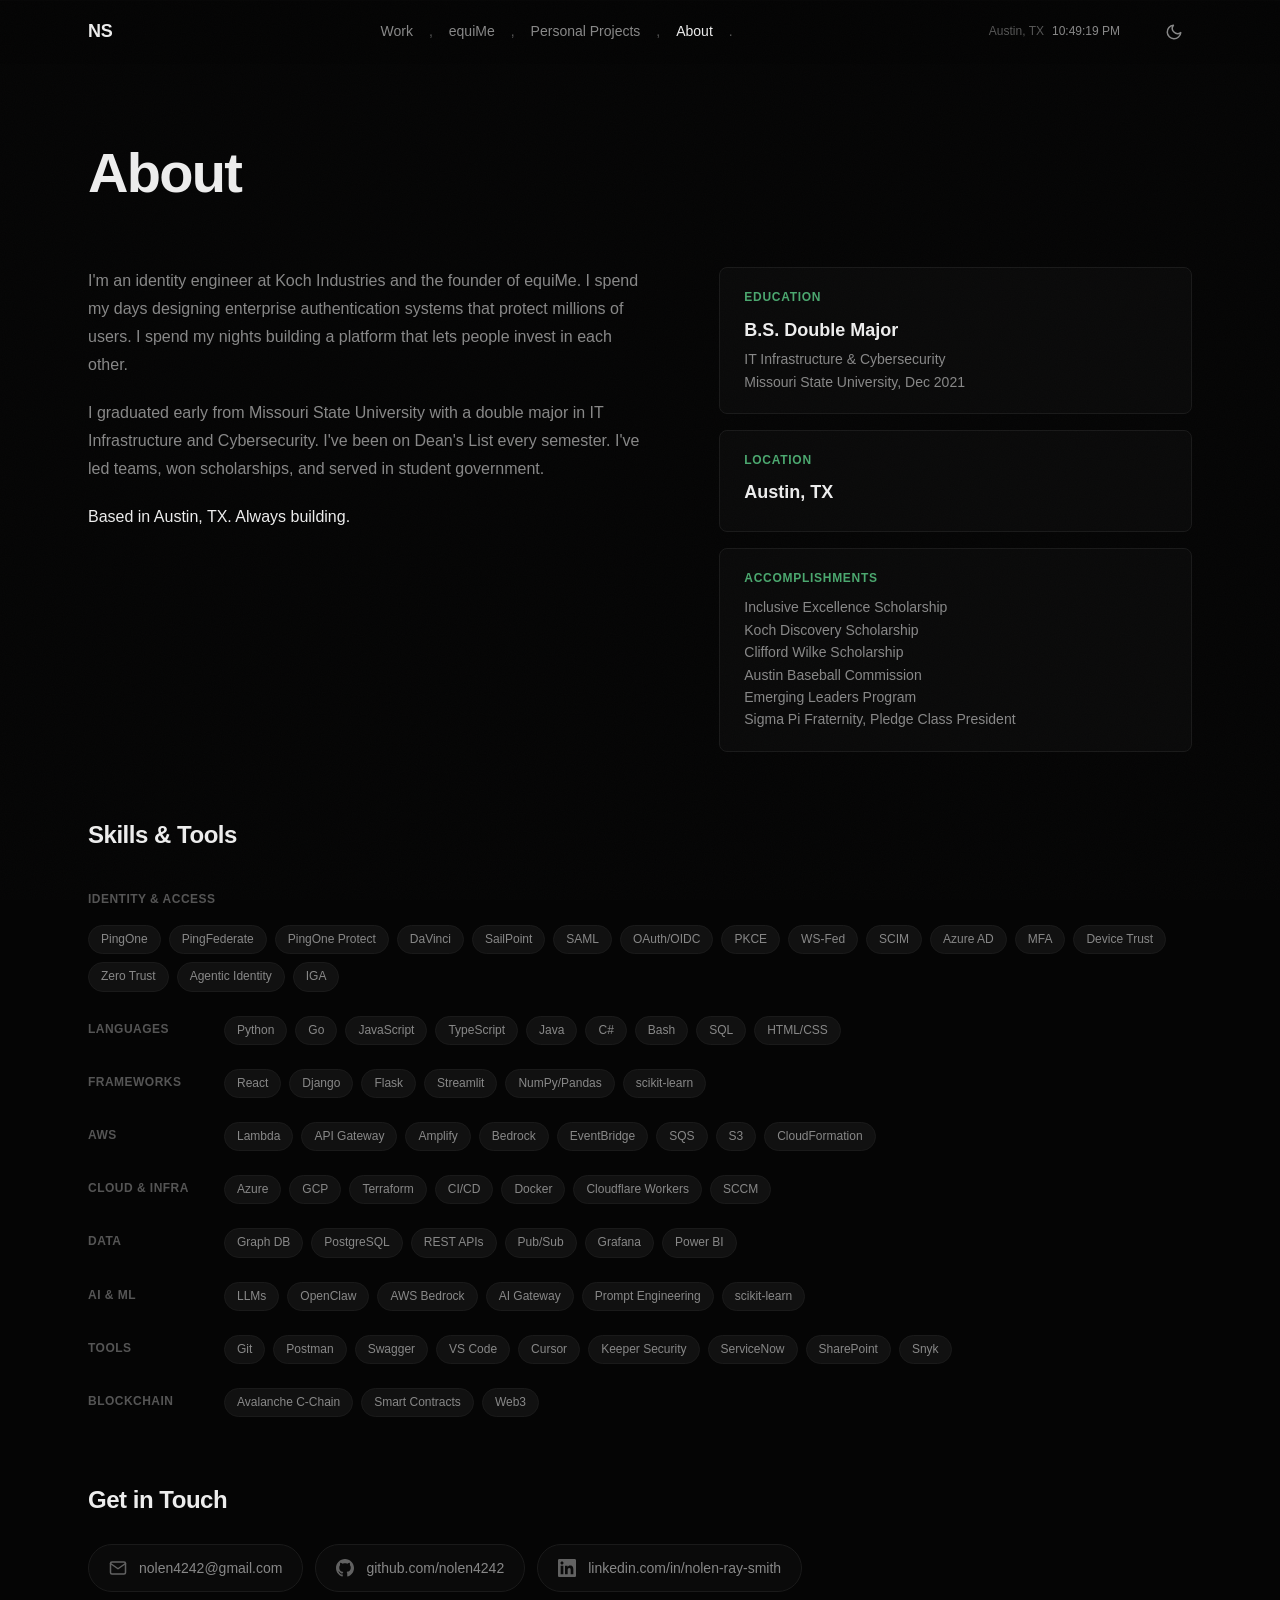
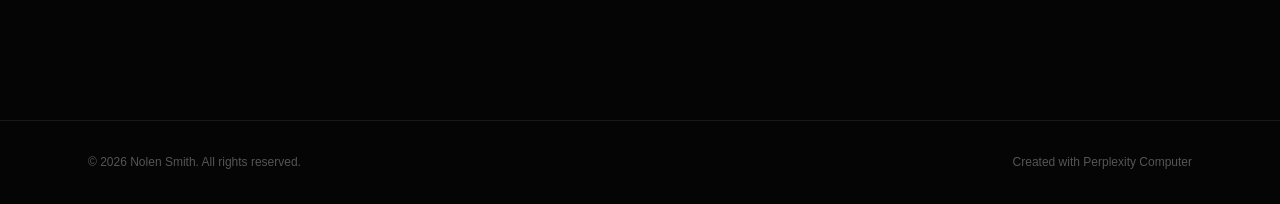
==== commit efa50d35: "Exhaustive Skills & Tools: 9 categories, 70+ skills covering IAM, languages, frameworks, AWS, cloud," ====
--- a/about.html
+++ b/about.html
@@ -107,14 +107,22 @@
         <div class="skill-group">
           <span class="skill-group-label">Identity & Access</span>
           <div class="skill-tags">
+            <span class="skill-tag">PingOne</span>
             <span class="skill-tag">PingFederate</span>
-            <span class="skill-tag">PingOne</span>
+            <span class="skill-tag">PingOne Protect</span>
+            <span class="skill-tag">DaVinci</span>
             <span class="skill-tag">SailPoint</span>
             <span class="skill-tag">SAML</span>
             <span class="skill-tag">OAuth/OIDC</span>
+            <span class="skill-tag">PKCE</span>
+            <span class="skill-tag">WS-Fed</span>
+            <span class="skill-tag">SCIM</span>
             <span class="skill-tag">Azure AD</span>
-            <span class="skill-tag">SCIM</span>
             <span class="skill-tag">MFA</span>
+            <span class="skill-tag">Device Trust</span>
+            <span class="skill-tag">Zero Trust</span>
+            <span class="skill-tag">Agentic Identity</span>
+            <span class="skill-tag">IGA</span>
           </div>
         </div>
         <div class="skill-group">
@@ -122,36 +130,91 @@
           <div class="skill-tags">
             <span class="skill-tag">Python</span>
             <span class="skill-tag">Go</span>
+            <span class="skill-tag">JavaScript</span>
+            <span class="skill-tag">TypeScript</span>
             <span class="skill-tag">Java</span>
             <span class="skill-tag">C#</span>
-            <span class="skill-tag">JavaScript</span>
-            <span class="skill-tag">TypeScript</span>
-          </div>
-        </div>
-        <div class="skill-group">
-          <span class="skill-group-label">Cloud</span>
-          <div class="skill-tags">
-            <span class="skill-tag">AWS</span>
+            <span class="skill-tag">Bash</span>
+            <span class="skill-tag">SQL</span>
+            <span class="skill-tag">HTML/CSS</span>
+          </div>
+        </div>
+        <div class="skill-group">
+          <span class="skill-group-label">Frameworks</span>
+          <div class="skill-tags">
+            <span class="skill-tag">React</span>
+            <span class="skill-tag">Django</span>
+            <span class="skill-tag">Flask</span>
+            <span class="skill-tag">Streamlit</span>
+            <span class="skill-tag">NumPy/Pandas</span>
+            <span class="skill-tag">scikit-learn</span>
+          </div>
+        </div>
+        <div class="skill-group">
+          <span class="skill-group-label">AWS</span>
+          <div class="skill-tags">
+            <span class="skill-tag">Lambda</span>
+            <span class="skill-tag">API Gateway</span>
+            <span class="skill-tag">Amplify</span>
+            <span class="skill-tag">Bedrock</span>
+            <span class="skill-tag">EventBridge</span>
+            <span class="skill-tag">SQS</span>
+            <span class="skill-tag">S3</span>
+            <span class="skill-tag">CloudFormation</span>
+          </div>
+        </div>
+        <div class="skill-group">
+          <span class="skill-group-label">Cloud & Infra</span>
+          <div class="skill-tags">
             <span class="skill-tag">Azure</span>
             <span class="skill-tag">GCP</span>
             <span class="skill-tag">Terraform</span>
             <span class="skill-tag">CI/CD</span>
-          </div>
-        </div>
-        <div class="skill-group">
-          <span class="skill-group-label">Tools</span>
-          <div class="skill-tags">
-            <span class="skill-tag">Postman</span>
+            <span class="skill-tag">Docker</span>
+            <span class="skill-tag">Cloudflare Workers</span>
+            <span class="skill-tag">SCCM</span>
+          </div>
+        </div>
+        <div class="skill-group">
+          <span class="skill-group-label">Data</span>
+          <div class="skill-tags">
+            <span class="skill-tag">Graph DB</span>
+            <span class="skill-tag">PostgreSQL</span>
+            <span class="skill-tag">REST APIs</span>
+            <span class="skill-tag">Pub/Sub</span>
             <span class="skill-tag">Grafana</span>
             <span class="skill-tag">Power BI</span>
+          </div>
+        </div>
+        <div class="skill-group">
+          <span class="skill-group-label">AI & ML</span>
+          <div class="skill-tags">
+            <span class="skill-tag">LLMs</span>
+            <span class="skill-tag">OpenClaw</span>
+            <span class="skill-tag">AWS Bedrock</span>
+            <span class="skill-tag">AI Gateway</span>
+            <span class="skill-tag">Prompt Engineering</span>
+            <span class="skill-tag">scikit-learn</span>
+          </div>
+        </div>
+        <div class="skill-group">
+          <span class="skill-group-label">Tools</span>
+          <div class="skill-tags">
+            <span class="skill-tag">Git</span>
+            <span class="skill-tag">Postman</span>
+            <span class="skill-tag">Swagger</span>
             <span class="skill-tag">VS Code</span>
             <span class="skill-tag">Cursor</span>
+            <span class="skill-tag">Keeper Security</span>
+            <span class="skill-tag">ServiceNow</span>
+            <span class="skill-tag">SharePoint</span>
+            <span class="skill-tag">Snyk</span>
           </div>
         </div>
         <div class="skill-group">
           <span class="skill-group-label">Blockchain</span>
           <div class="skill-tags">
-            <span class="skill-tag">Solidity</span>
+            <span class="skill-tag">Avalanche C-Chain</span>
             <span class="skill-tag">Smart Contracts</span>
             <span class="skill-tag">Web3</span>
           </div>
--- a/style.css
+++ b/style.css
@@ -995,6 +995,68 @@
 }
 
 /* ================================================
+   PROJECT DETAIL CARDS (full-width)
+   ================================================ */
+.projects-detail-list {
+  display: flex;
+  flex-direction: column;
+  gap: var(--space-6);
+}
+
+.project-detail {
+  background: var(--color-surface);
+  border: 1px solid var(--color-border);
+  border-radius: var(--border-radius);
+  padding: var(--space-8);
+  transition: border-color 0.3s var(--ease-out),
+              box-shadow 0.3s var(--ease-out);
+}
+
+.project-detail:hover {
+  border-color: var(--color-border-hover);
+  box-shadow: 0 0 40px var(--color-card-glow);
+}
+
+.project-detail-header {
+  display: flex;
+  align-items: center;
+  justify-content: space-between;
+  gap: var(--space-4);
+  margin-bottom: var(--space-5);
+  flex-wrap: wrap;
+}
+
+.project-detail-name {
+  font-family: var(--font-display);
+  font-size: clamp(1.25rem, 3vw, 1.5rem);
+  font-weight: 600;
+  letter-spacing: -0.02em;
+  color: var(--color-text);
+}
+
+.project-detail-link {
+  display: inline-flex;
+  align-items: center;
+  gap: var(--space-2);
+  font-size: var(--text-sm);
+  font-weight: 500;
+  color: var(--color-primary);
+  transition: gap var(--transition-interactive);
+}
+
+.project-detail-link:hover {
+  gap: var(--space-3);
+}
+
+.project-detail-desc {
+  font-size: var(--text-sm);
+  color: var(--color-text-muted);
+  line-height: 1.7;
+  margin-bottom: var(--space-5);
+  max-width: 900px;
+}
+
+/* ================================================
    ABOUT
    ================================================ */
 .section-about {
